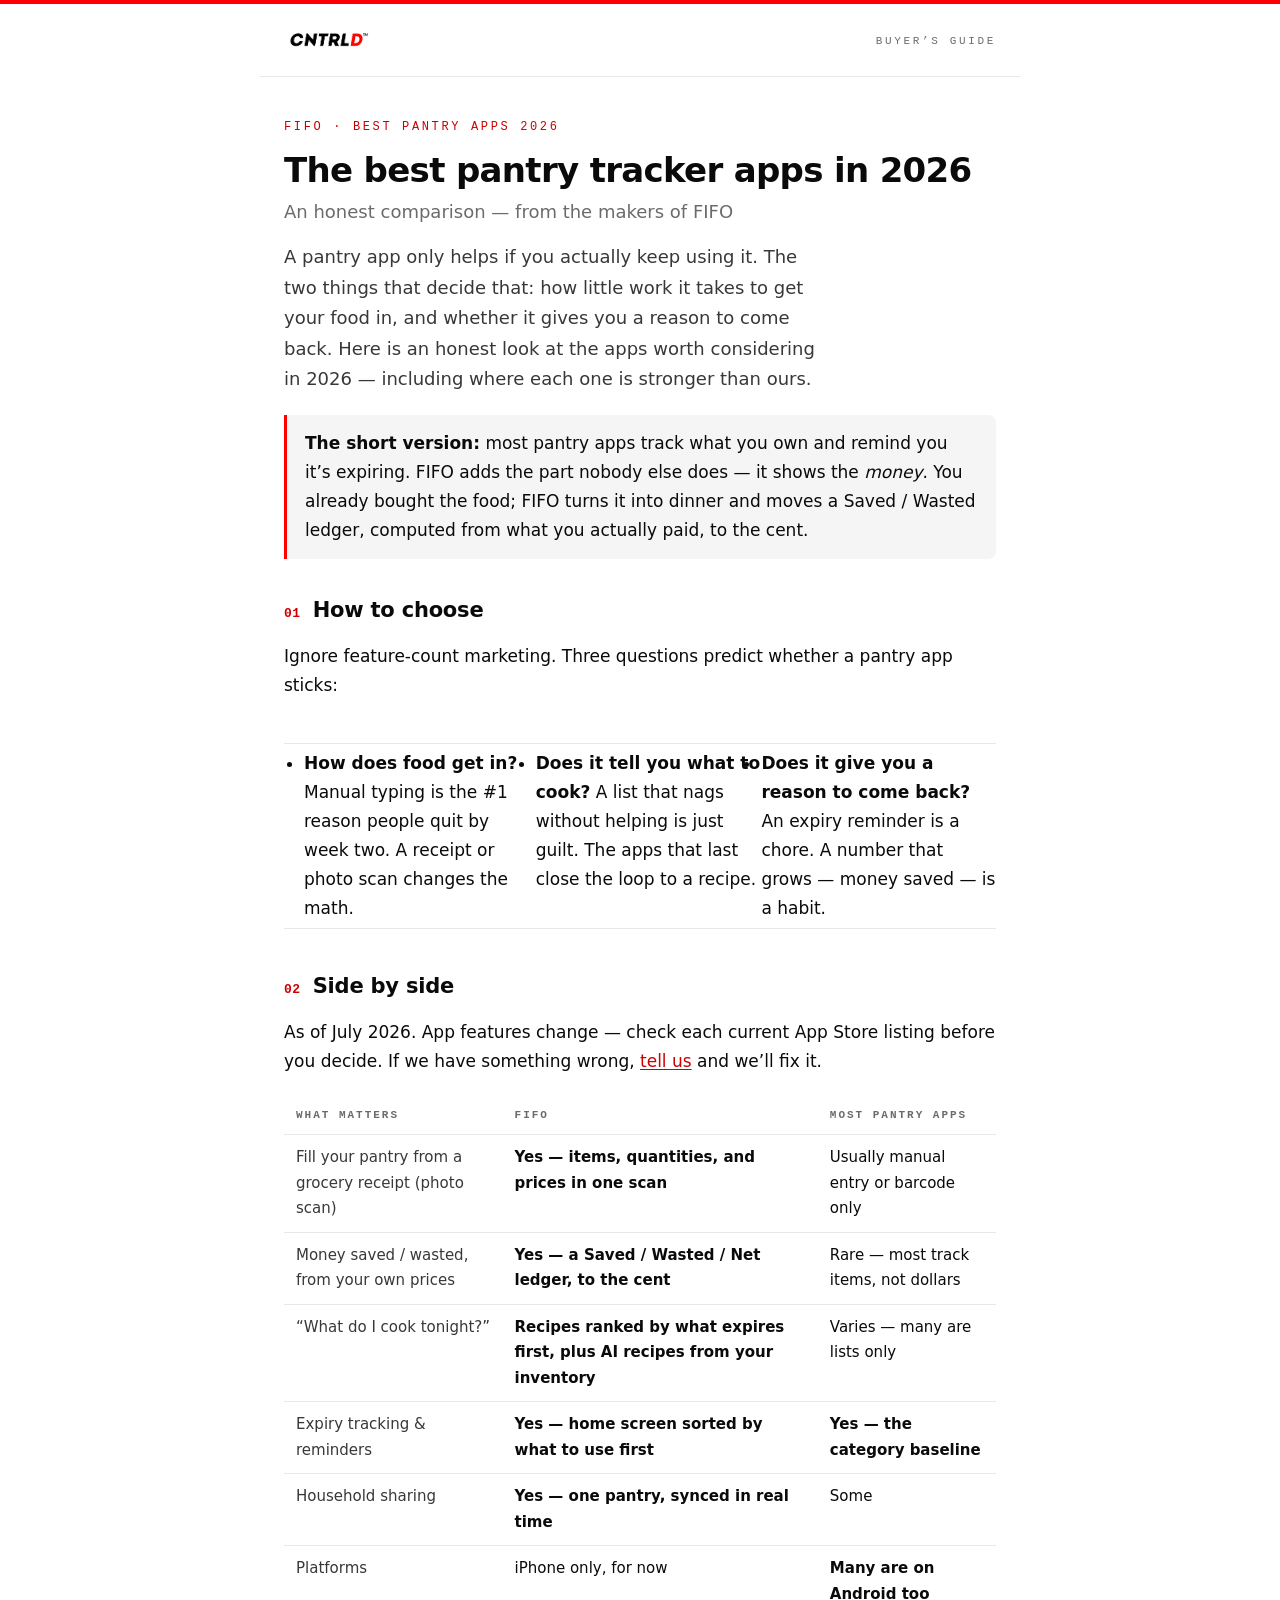
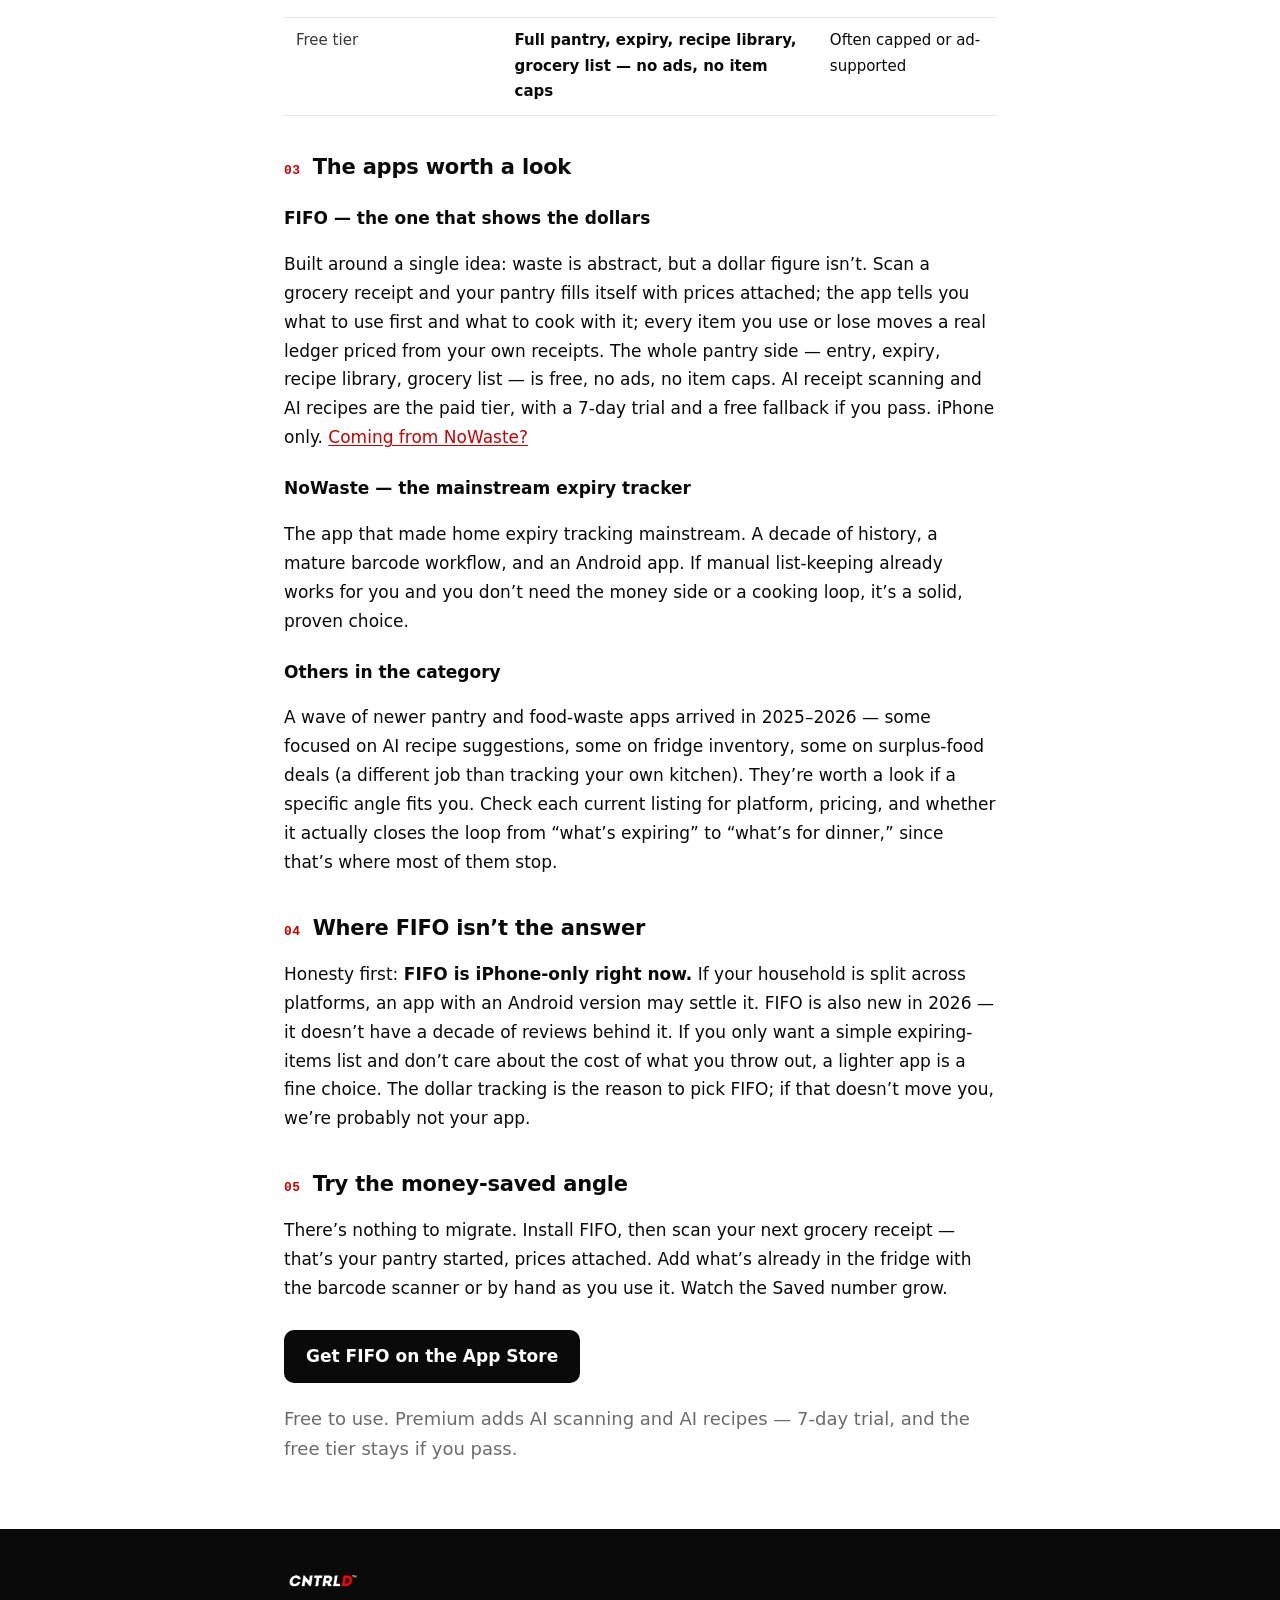
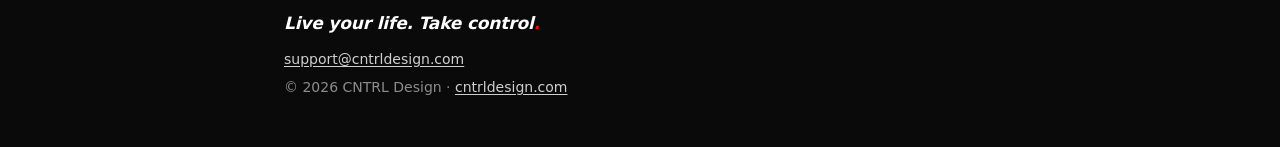
==== fifo/best-pantry-apps-2026/index.html @ 520f2b43 "fifo: add "best pantry apps 2026" listicle + cross-link from the NoWaste page Honesty-first buyer's " ====
<!doctype html>
<html lang="en">
<head>
  <meta charset="utf-8">
  <meta name="viewport" content="width=device-width, initial-scale=1">
  <title>Best pantry tracker apps (2026) — an honest comparison · CNTRL Design</title>
  <meta name="description" content="The best pantry & food-waste tracker apps in 2026, compared honestly. FIFO fills your pantry from a receipt scan, tells you what to cook before food expires, and tracks the dollars you save — to the cent.">
  <meta name="robots" content="index, follow">
  <link rel="canonical" href="https://cntrldesign.com/fifo/best-pantry-apps-2026/">
  <link rel="icon" href="../../favicon.svg" type="image/svg+xml">
  <link rel="icon" href="../../favicon.png" sizes="any" type="image/png">
  <link rel="apple-touch-icon" href="../../apple-touch-icon.png">
  <link rel="stylesheet" href="../../style.css">
  <style>
    /* comparison table — existing tokens only (mirrors the NoWaste switcher page) */
    .cmp { width: 100%; border-collapse: collapse; margin: 20px 0 6px; font-size: 15px; }
    .cmp th, .cmp td { text-align: left; padding: 10px 12px; border-bottom: 1px solid var(--hair); vertical-align: top; }
    .cmp th { font-family: var(--mono); font-size: 11px; letter-spacing: 0.18em; text-transform: uppercase; color: var(--muted); font-weight: 600; }
    .cmp td:first-child { color: var(--ink-soft); }
    .cmp .yes { font-weight: 700; }
    .cmp caption { text-align: left; font-size: 13px; color: var(--muted); padding: 0 12px 10px; }
    /* .cta comes from ../../style.css */
  </style>
</head>
<body>
  <a class="skip" href="#main">Skip to content</a>
  <div class="brandbar"></div>

  <header class="site-head">
    <a class="logo" href="../../index.html" aria-label="CNTRL Design home">
      <img class="logo-light" src="../../img/logo-black.png" alt="CNTRL Design" width="180" height="60" loading="eager">
      <img class="logo-dark" src="../../img/logo-white.png" alt="CNTRL Design" width="180" height="60" loading="eager">
    </a>
    <span class="label">Buyer&rsquo;s guide</span>
  </header>

  <main class="wrap" id="main">
    <p class="eyebrow" style="margin-top:40px">FIFO · Best pantry apps 2026</p>
    <h1>The best pantry tracker apps in 2026</h1>
    <p class="subtitle">An honest comparison &mdash; from the makers of FIFO</p>

    <p class="lede" style="margin-top:14px">A pantry app only helps if you actually keep using it. The two things that decide that: how little work it takes to get your food in, and whether it gives you a reason to come back. Here is an honest look at the apps worth considering in 2026 &mdash; including where each one is stronger than ours.</p>

    <div class="callout">
      <strong>The short version:</strong> most pantry apps track what you own and remind you it&rsquo;s expiring. FIFO adds the part nobody else does &mdash; it shows the <em>money</em>. You already bought the food; FIFO turns it into dinner and moves a Saved&nbsp;/&nbsp;Wasted ledger, computed from what you actually paid, to the cent.
    </div>

    <section class="sec">
      <div class="sec-h"><span class="sec-n">01</span><h2>How to choose</h2></div>
      <p>Ignore feature-count marketing. Three questions predict whether a pantry app sticks:</p>
      <ul class="principles">
        <li><strong>How does food get in?</strong> Manual typing is the #1 reason people quit by week two. A receipt or photo scan changes the math.</li>
        <li><strong>Does it tell you what to cook?</strong> A list that nags without helping is just guilt. The apps that last close the loop to a recipe.</li>
        <li><strong>Does it give you a reason to come back?</strong> An expiry reminder is a chore. A number that grows &mdash; money saved &mdash; is a habit.</li>
      </ul>
    </section>

    <section class="sec">
      <div class="sec-h"><span class="sec-n">02</span><h2>Side by side</h2></div>
      <p>As of July 2026. App features change &mdash; check each current App Store listing before you decide. If we have something wrong, <a href="mailto:support@cntrldesign.com">tell us</a> and we&rsquo;ll fix it.</p>
      <table class="cmp">
        <thead><tr><th scope="col">What matters</th><th scope="col">FIFO</th><th scope="col">Most pantry apps</th></tr></thead>
        <tbody>
          <tr><td>Fill your pantry from a grocery receipt (photo scan)</td><td class="yes">Yes &mdash; items, quantities, and prices in one scan</td><td>Usually manual entry or barcode only</td></tr>
          <tr><td>Money saved / wasted, from your own prices</td><td class="yes">Yes &mdash; a Saved / Wasted / Net ledger, to the cent</td><td>Rare &mdash; most track items, not dollars</td></tr>
          <tr><td>&ldquo;What do I cook tonight?&rdquo;</td><td class="yes">Recipes ranked by what expires first, plus AI recipes from your inventory</td><td>Varies &mdash; many are lists only</td></tr>
          <tr><td>Expiry tracking &amp; reminders</td><td class="yes">Yes &mdash; home screen sorted by what to use first</td><td class="yes">Yes &mdash; the category baseline</td></tr>
          <tr><td>Household sharing</td><td class="yes">Yes &mdash; one pantry, synced in real time</td><td>Some</td></tr>
          <tr><td>Platforms</td><td>iPhone only, for now</td><td class="yes">Many are on Android too</td></tr>
          <tr><td>Free tier</td><td class="yes">Full pantry, expiry, recipe library, grocery list &mdash; no ads, no item caps</td><td>Often capped or ad-supported</td></tr>
        </tbody>
      </table>
    </section>

    <section class="sec">
      <div class="sec-h"><span class="sec-n">03</span><h2>The apps worth a look</h2></div>
      <h3>FIFO &mdash; the one that shows the dollars</h3>
      <p>Built around a single idea: waste is abstract, but a dollar figure isn&rsquo;t. Scan a grocery receipt and your pantry fills itself with prices attached; the app tells you what to use first and what to cook with it; every item you use or lose moves a real ledger priced from your own receipts. The whole pantry side &mdash; entry, expiry, recipe library, grocery list &mdash; is free, no ads, no item caps. AI receipt scanning and AI recipes are the paid tier, with a 7-day trial and a free fallback if you pass. iPhone only. <a href="../nowaste-alternative/">Coming from NoWaste?</a></p>
      <h3>NoWaste &mdash; the mainstream expiry tracker</h3>
      <p>The app that made home expiry tracking mainstream. A decade of history, a mature barcode workflow, and an Android app. If manual list-keeping already works for you and you don&rsquo;t need the money side or a cooking loop, it&rsquo;s a solid, proven choice.</p>
      <h3>Others in the category</h3>
      <p>A wave of newer pantry and food-waste apps arrived in 2025&ndash;2026 &mdash; some focused on AI recipe suggestions, some on fridge inventory, some on surplus-food deals (a different job than tracking your own kitchen). They&rsquo;re worth a look if a specific angle fits you. Check each current listing for platform, pricing, and whether it actually closes the loop from &ldquo;what&rsquo;s expiring&rdquo; to &ldquo;what&rsquo;s for dinner,&rdquo; since that&rsquo;s where most of them stop.</p>
    </section>

    <section class="sec">
      <div class="sec-h"><span class="sec-n">04</span><h2>Where FIFO isn&rsquo;t the answer</h2></div>
      <p>Honesty first: <strong>FIFO is iPhone-only right now.</strong> If your household is split across platforms, an app with an Android version may settle it. FIFO is also new in 2026 &mdash; it doesn&rsquo;t have a decade of reviews behind it. If you only want a simple expiring-items list and don&rsquo;t care about the cost of what you throw out, a lighter app is a fine choice. The dollar tracking is the reason to pick FIFO; if that doesn&rsquo;t move you, we&rsquo;re probably not your app.</p>
    </section>

    <section class="sec">
      <div class="sec-h"><span class="sec-n">05</span><h2>Try the money-saved angle</h2></div>
      <p>There&rsquo;s nothing to migrate. Install FIFO, then scan your next grocery receipt &mdash; that&rsquo;s your pantry started, prices attached. Add what&rsquo;s already in the fridge with the barcode scanner or by hand as you use it. Watch the Saved number grow.</p>
      <p><a class="cta" href="https://apps.apple.com/ca/app/id6783625628">Get FIFO on the App&nbsp;Store</a></p>
      <p class="subtitle">Free to use. Premium adds AI scanning and AI recipes &mdash; 7-day trial, and the free tier stays if you pass.</p>
    </section>
  </main>

  <footer class="site-foot">
    <div class="wrap">
      <img class="foot-logo" src="../../img/logo-white.png" alt="CNTRL Design" width="156" height="52" loading="lazy">
      <p class="foot-tag">Live your life. Take control<span class="dot">.</span></p>
      <p class="meta-row"><a href="mailto:support@cntrldesign.com">support@cntrldesign.com</a></p>
      <p class="meta-row">&copy; 2026 CNTRL Design &middot; <a href="../../index.html">cntrldesign.com</a></p>
    </div>
  </footer>
</body>
</html>
---- style.css ----
:root {
  --bg: #ffffff;
  --ink: #0a0a0a;
  --ink-soft: #383838;
  --muted: #6b6b6b;
  --hair: #e8e8e8;
  --surface: #f5f5f5;
  --red: #ff0000;
  --red-ink: #cc0000;
  --sans: "Inter", ui-sans-serif, system-ui, -apple-system, "Segoe UI", Roboto, Helvetica, Arial, sans-serif;
  --mono: ui-monospace, SFMono-Regular, "SF Mono", Menlo, Consolas, monospace;
  --maxw: 760px;
}
@media (prefers-color-scheme: dark) {
  :root {
    --bg: #0a0a0a;
    --ink: #f5f5f5;
    --ink-soft: #cfcfcf;
    --muted: #9a9a9a;
    --hair: #242424;
    --surface: #151515;
    --red: #ff3636;
    --red-ink: #ff5a5a;
  }
}
* { box-sizing: border-box; }
html { -webkit-text-size-adjust: 100%; }
body {
  margin: 0;
  background: var(--bg);
  color: var(--ink);
  font-family: var(--sans);
  font-size: 17px;
  line-height: 1.7;
  -webkit-font-smoothing: antialiased;
  text-rendering: optimizeLegibility;
}
.brandbar { height: 4px; background: var(--red); }
.wrap { max-width: var(--maxw); margin: 0 auto; padding: 0 24px; }

/* Header + logo */
.site-head {
  display: flex;
  align-items: center;
  justify-content: space-between;
  padding: 22px 24px 20px;
  max-width: var(--maxw);
  margin: 0 auto;
  border-bottom: 1px solid var(--hair);
}
.logo { display: inline-flex; line-height: 0; }
.logo img { height: 30px; width: auto; }
.logo .logo-light { display: block; }
.logo .logo-dark { display: none; }
@media (prefers-color-scheme: dark) {
  .logo .logo-light { display: none; }
  .logo .logo-dark { display: block; }
}
.label {
  font-family: var(--mono);
  font-size: 11px;
  letter-spacing: 0.24em;
  text-transform: uppercase;
  color: var(--muted);
}

/* Eyebrow */
.eyebrow {
  font-family: var(--mono);
  font-size: 12px;
  letter-spacing: 0.22em;
  text-transform: uppercase;
  color: var(--red-ink);
  margin: 0 0 14px;
}

/* Headings + text */
h1 { font-size: 34px; line-height: 1.12; letter-spacing: -0.02em; font-weight: 800; margin: 0 0 8px; }
h2 { font-size: 21px; line-height: 1.25; letter-spacing: -0.01em; font-weight: 700; margin: 0; }
h3 { font-size: 17px; font-weight: 700; margin: 22px 0 4px; }
p, li { font-size: 17px; }
a { color: var(--red-ink); text-underline-offset: 2px; }
a:hover { text-decoration: underline; }
ul { padding-left: 20px; }
li { margin: 5px 0; }
strong { font-weight: 700; }

/* Definition hero (control motif) */
.def { padding: 56px 0 8px; }
.def-word { font-size: 64px; font-weight: 800; letter-spacing: -0.03em; line-height: 1; margin: 0; }
.def-ipa { font-family: var(--mono); font-size: 19px; color: var(--muted); margin: 8px 0 22px; }
.def-line { font-size: 21px; line-height: 1.5; margin: 6px 0; color: var(--ink-soft); max-width: 32ch; }
.def-line .pos { color: var(--ink); font-weight: 700; }
.kw { color: var(--red); font-weight: 700; }

/* Tagline + lede */
.tagline { font-size: 27px; font-weight: 800; letter-spacing: -0.02em; line-height: 1.2; margin: 48px 0 12px; }
.tagline .dot { color: var(--red); }
.lede { font-size: 18px; color: var(--ink-soft); max-width: 48ch; margin: 0; }
.subtitle { font-size: 18px; color: var(--muted); margin: 0 0 6px; }

/* Principles row */
.principles { display: flex; border-top: 1px solid var(--hair); border-bottom: 1px solid var(--hair); margin: 44px 0; }
.principle { flex: 1; padding: 20px 0; text-align: center; font-family: var(--mono); font-size: 12px; letter-spacing: 0.22em; text-transform: uppercase; color: var(--muted); border-left: 1px solid var(--hair); }
.principle:first-child { border-left: 0; }

/* Blocks */
.block { border-top: 1px solid var(--hair); padding: 36px 0 8px; }

/* Meta card */
.meta {
  background: var(--surface);
  border: 1px solid var(--hair);
  border-radius: 12px;
  padding: 14px 18px;
  font-size: 15px;
  color: var(--muted);
  margin: 16px 0 6px;
}
.meta div { margin: 3px 0; }
.meta strong { color: var(--ink); font-weight: 600; }

/* Callout */
.callout {
  background: var(--surface);
  border-left: 3px solid var(--red);
  border-radius: 0 8px 8px 0;
  padding: 14px 18px;
  margin: 20px 0;
}

/* CTA button */
.cta {
  display: inline-block;
  background: var(--ink);
  color: var(--bg);
  font-weight: 700;
  padding: 12px 22px;
  border-radius: 10px;
  text-decoration: none;
  margin: 10px 0 4px;
}
.cta:hover { text-decoration: none; opacity: 0.9; }

/* Numbered sections */
.sec { margin: 38px 0 0; }
.sec-h { display: flex; align-items: baseline; gap: 12px; margin: 0 0 8px; }
.sec-n { font-family: var(--mono); font-size: 13px; font-weight: 600; color: var(--red-ink); letter-spacing: 0.04em; }

hr { border: 0; border-top: 1px solid var(--hair); margin: 30px 0; }

/* Footer (always dark) */
.site-foot { background: #0a0a0a; color: #cfcfcf; margin-top: 64px; padding: 40px 0 48px; }
.site-foot .wrap { max-width: var(--maxw); }
.foot-logo { height: 26px; width: auto; display: block; margin: 0 0 14px; }
.site-foot .foot-tag { font-weight: 800; font-style: italic; letter-spacing: -0.01em; margin: 0 0 10px; color: #ffffff; }
.site-foot .foot-tag .dot { color: var(--red); }
.site-foot a { color: #ffffff; }
.site-foot .meta-row { font-size: 14px; color: #8c8c8c; margin: 4px 0; }
.site-foot .meta-row a { color: #cfcfcf; }

/* Accessibility */
.skip {
  position: absolute;
  left: -9999px;
  top: 0;
  z-index: 20;
  background: var(--red);
  color: #ffffff;
  padding: 10px 16px;
  font-size: 14px;
  border-radius: 0 0 8px 0;
}
.skip:focus { left: 0; }
a:focus-visible,
.logo:focus-visible { outline: 2px solid var(--red); outline-offset: 3px; border-radius: 2px; }
.site-foot a:focus-visible { outline-color: #ffffff; }
@media (prefers-reduced-motion: no-preference) {
  a { transition: color 150ms ease; }
}

@media (max-width: 520px) {
  body { font-size: 16px; }
  h1 { font-size: 28px; }
  .def-word { font-size: 48px; }
  .tagline { font-size: 22px; }
  .def-line { font-size: 19px; }
}
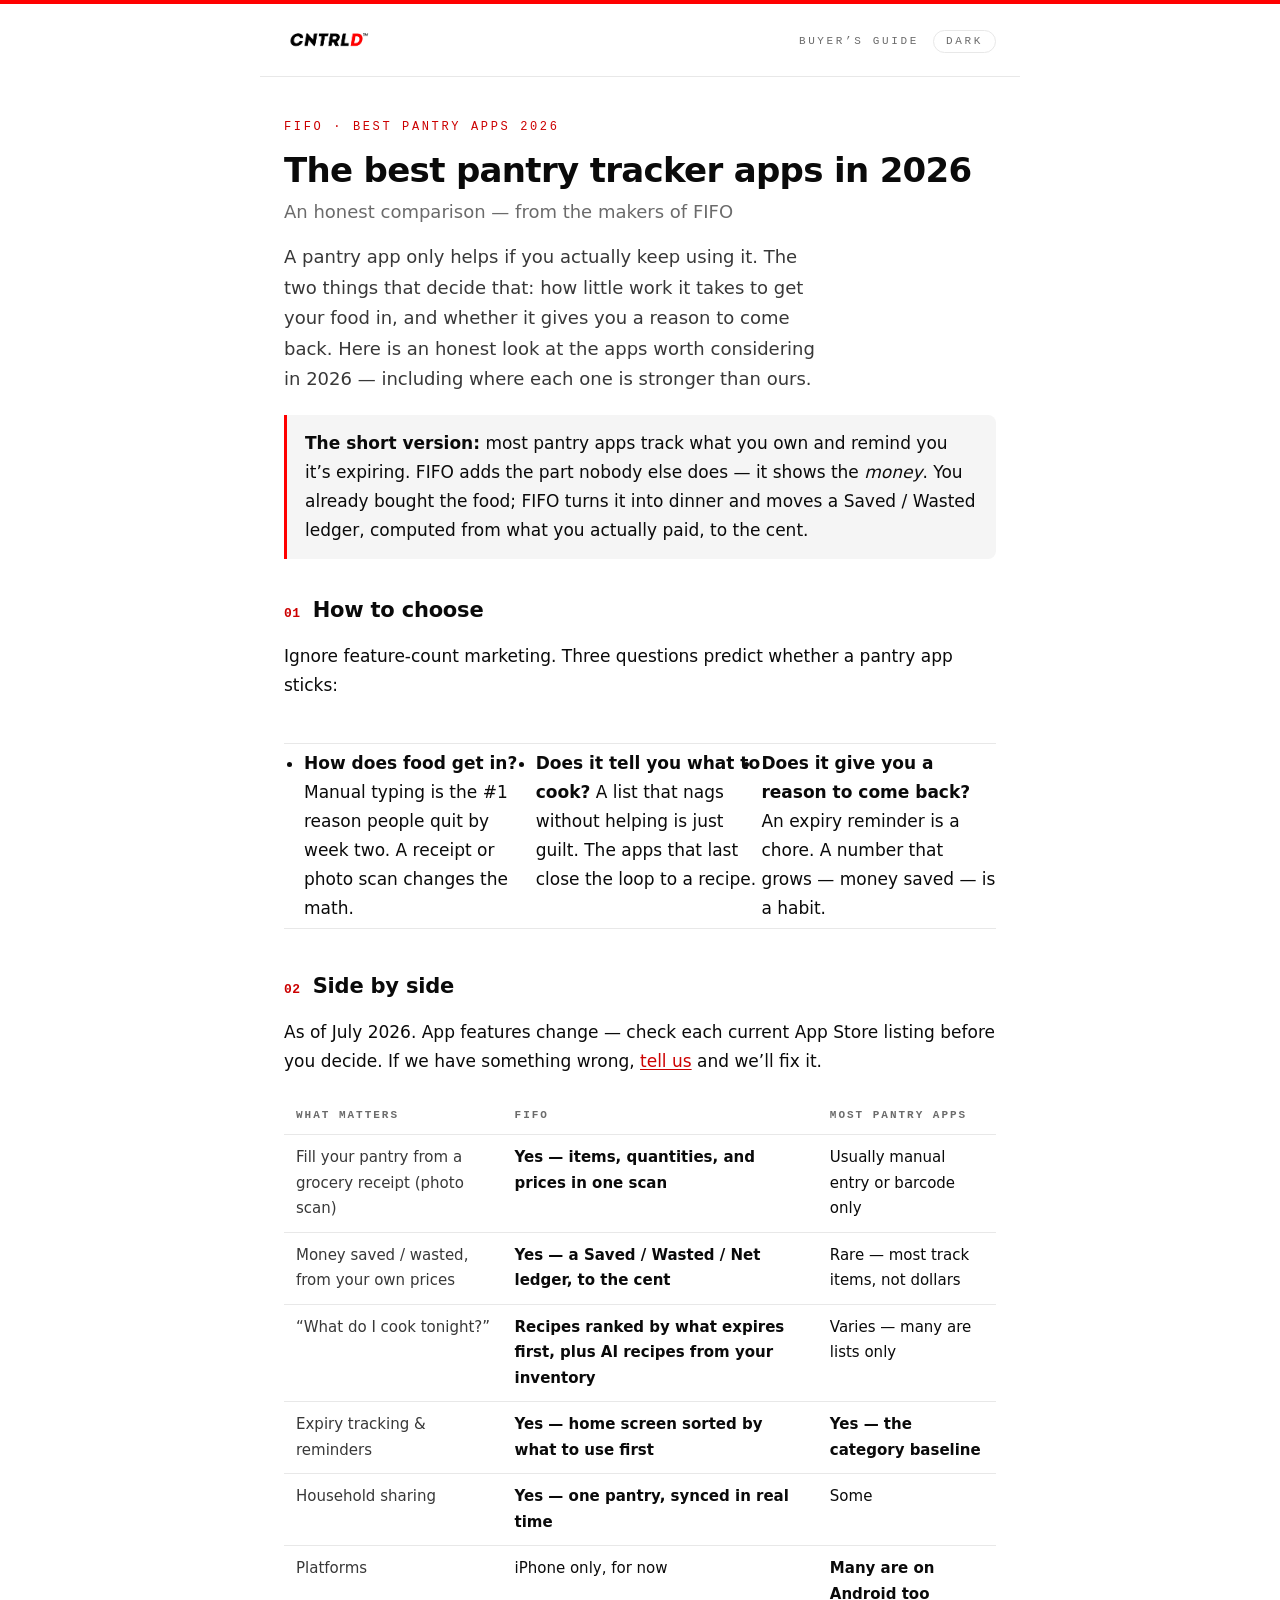
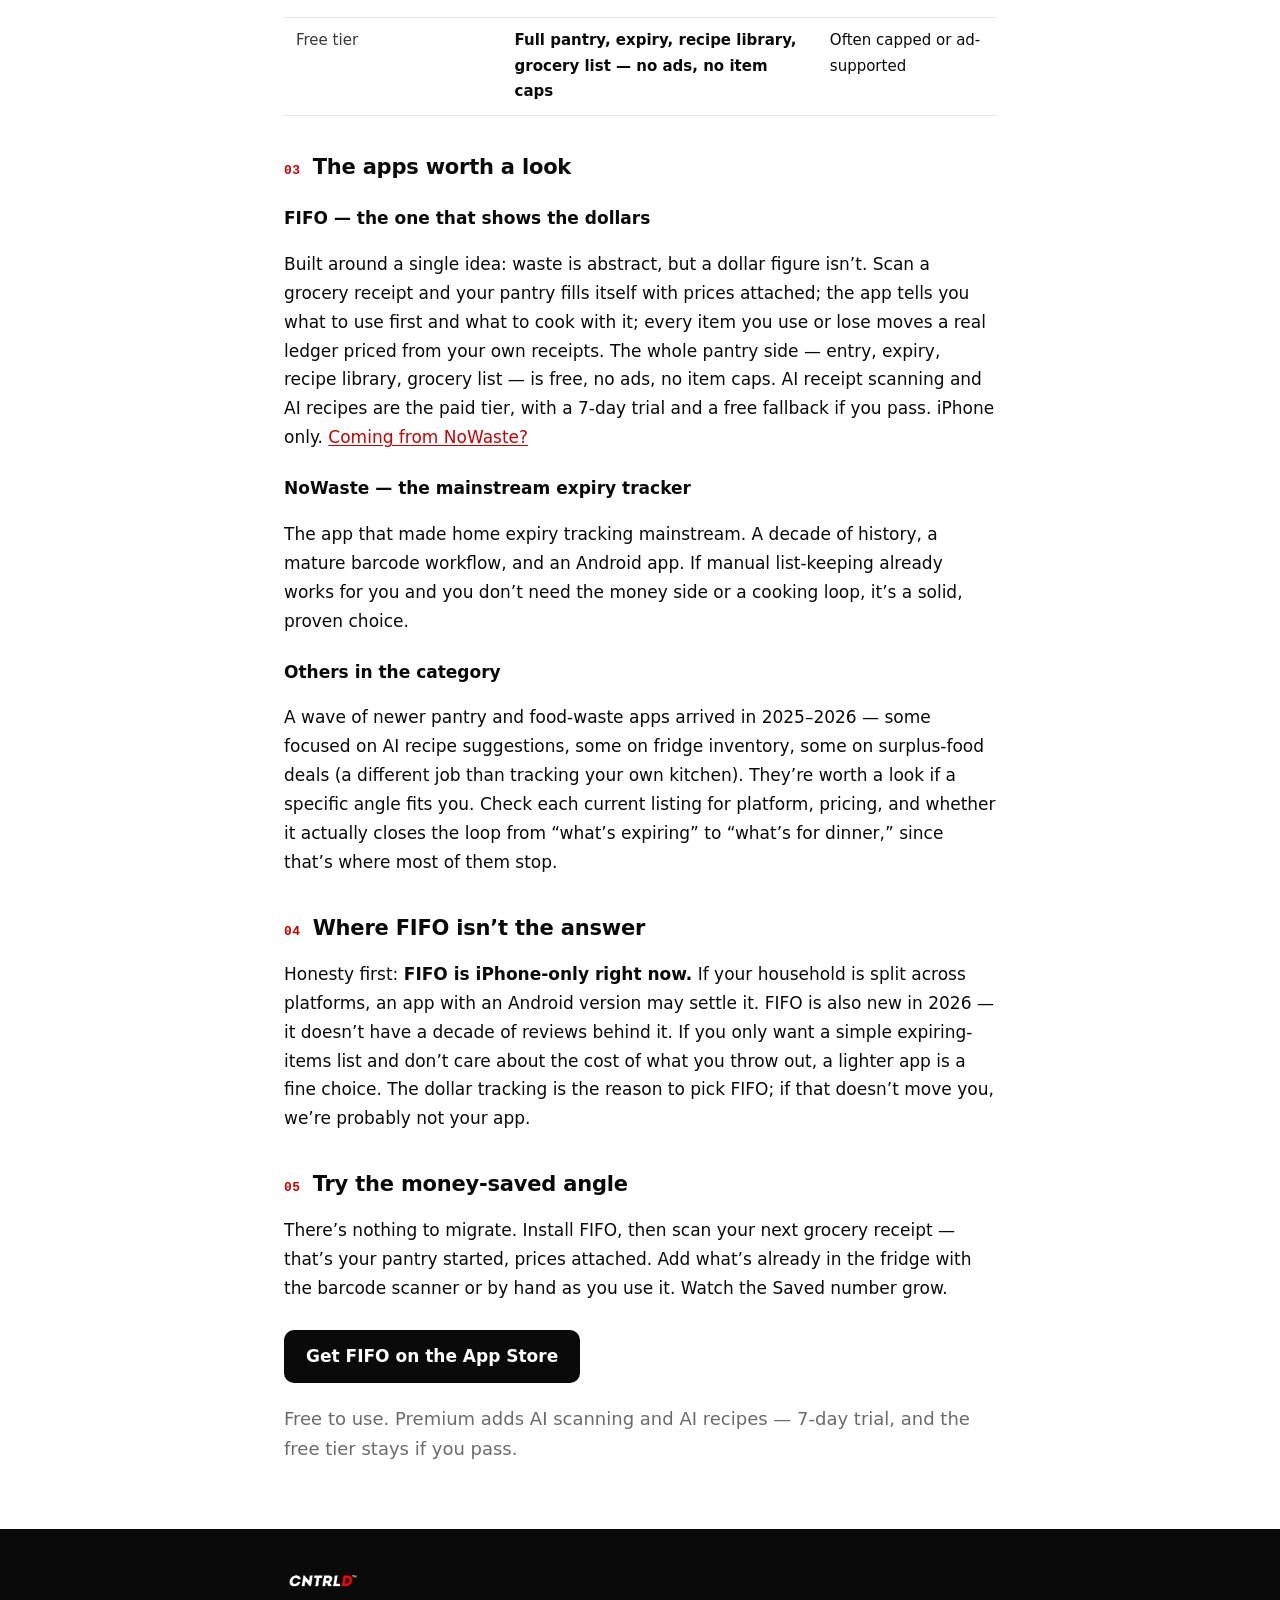
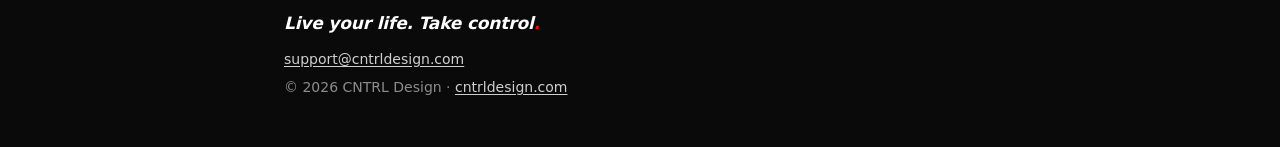
==== commit d130d9b8: "site: light default for everyone + manual dark toggle (was auto prefers-color-scheme) The site was a" ====
--- a/fifo/best-pantry-apps-2026/index.html
+++ b/fifo/best-pantry-apps-2026/index.html
@@ -21,6 +21,10 @@
     .cmp caption { text-align: left; font-size: 13px; color: var(--muted); padding: 0 12px 10px; }
     /* .cta comes from ../../style.css */
   </style>
+  <script>
+  (function(){try{var t=localStorage.getItem('theme');if(t==='dark')document.documentElement.setAttribute('data-theme','dark');}catch(e){}
+  document.addEventListener('DOMContentLoaded',function(){var h=document.querySelector('.site-head');if(!h)return;var b=document.createElement('button');b.className='theme-toggle';b.type='button';var cur=function(){return document.documentElement.getAttribute('data-theme')==='dark'?'dark':'light';};var upd=function(){var d=cur()==='dark';b.textContent=d?'Light':'Dark';b.setAttribute('aria-label',d?'Switch to light mode':'Switch to dark mode');};upd();b.addEventListener('click',function(){var n=cur()==='dark'?'light':'dark';if(n==='dark')document.documentElement.setAttribute('data-theme','dark');else document.documentElement.removeAttribute('data-theme');try{localStorage.setItem('theme',n);}catch(e){}upd();});h.appendChild(b);});})();
+  </script>
 </head>
 <body>
   <a class="skip" href="#main">Skip to content</a>
--- a/style.css
+++ b/style.css
@@ -11,17 +11,17 @@
   --mono: ui-monospace, SFMono-Regular, "SF Mono", Menlo, Consolas, monospace;
   --maxw: 760px;
 }
-@media (prefers-color-scheme: dark) {
-  :root {
-    --bg: #0a0a0a;
-    --ink: #f5f5f5;
-    --ink-soft: #cfcfcf;
-    --muted: #9a9a9a;
-    --hair: #242424;
-    --surface: #151515;
-    --red: #ff3636;
-    --red-ink: #ff5a5a;
-  }
+/* Dark theme is OPT-IN via the header toggle (data-theme="dark"). Light is the
+   welcoming default for everyone, regardless of OS setting. */
+:root[data-theme="dark"] {
+  --bg: #0a0a0a;
+  --ink: #f5f5f5;
+  --ink-soft: #cfcfcf;
+  --muted: #9a9a9a;
+  --hair: #242424;
+  --surface: #151515;
+  --red: #ff3636;
+  --red-ink: #ff5a5a;
 }
 * { box-sizing: border-box; }
 html { -webkit-text-size-adjust: 100%; }
@@ -48,14 +48,12 @@
   margin: 0 auto;
   border-bottom: 1px solid var(--hair);
 }
-.logo { display: inline-flex; line-height: 0; }
+.logo { display: inline-flex; line-height: 0; margin-right: auto; }
 .logo img { height: 30px; width: auto; }
 .logo .logo-light { display: block; }
 .logo .logo-dark { display: none; }
-@media (prefers-color-scheme: dark) {
-  .logo .logo-light { display: none; }
-  .logo .logo-dark { display: block; }
-}
+:root[data-theme="dark"] .logo .logo-light { display: none; }
+:root[data-theme="dark"] .logo .logo-dark { display: block; }
 .label {
   font-family: var(--mono);
   font-size: 11px;
@@ -63,6 +61,24 @@
   text-transform: uppercase;
   color: var(--muted);
 }
+/* Dark-mode toggle (injected into the header by the inline theme script) */
+.theme-toggle {
+  font-family: var(--mono);
+  font-size: 11px;
+  letter-spacing: 0.24em;
+  text-transform: uppercase;
+  color: var(--muted);
+  background: none;
+  border: 1px solid var(--hair);
+  border-radius: 999px;
+  padding: 5px 12px;
+  cursor: pointer;
+  line-height: 1;
+  margin-left: 14px;
+  transition: color 0.15s ease, border-color 0.15s ease;
+}
+.theme-toggle:hover { color: var(--ink); border-color: var(--muted); }
+.theme-toggle:focus-visible { outline: 2px solid var(--red); outline-offset: 2px; }
 
 /* Eyebrow */
 .eyebrow {
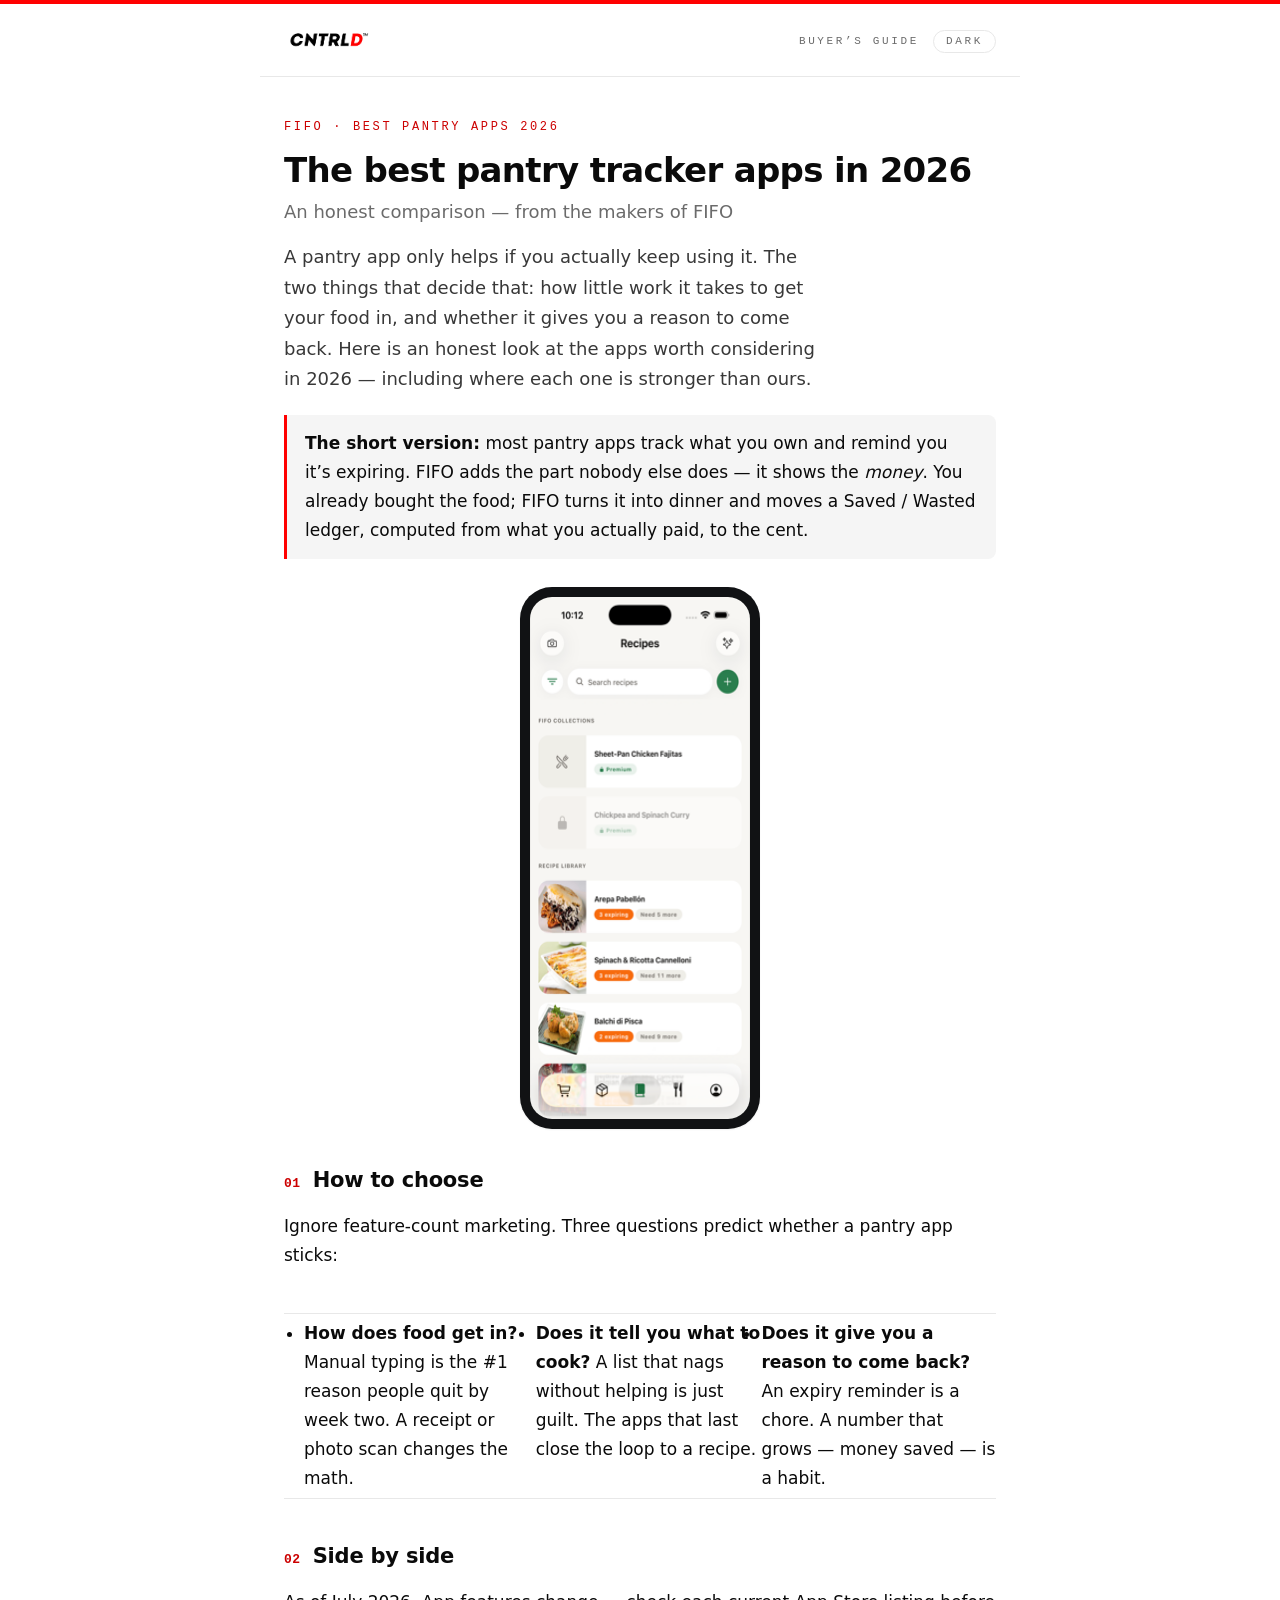
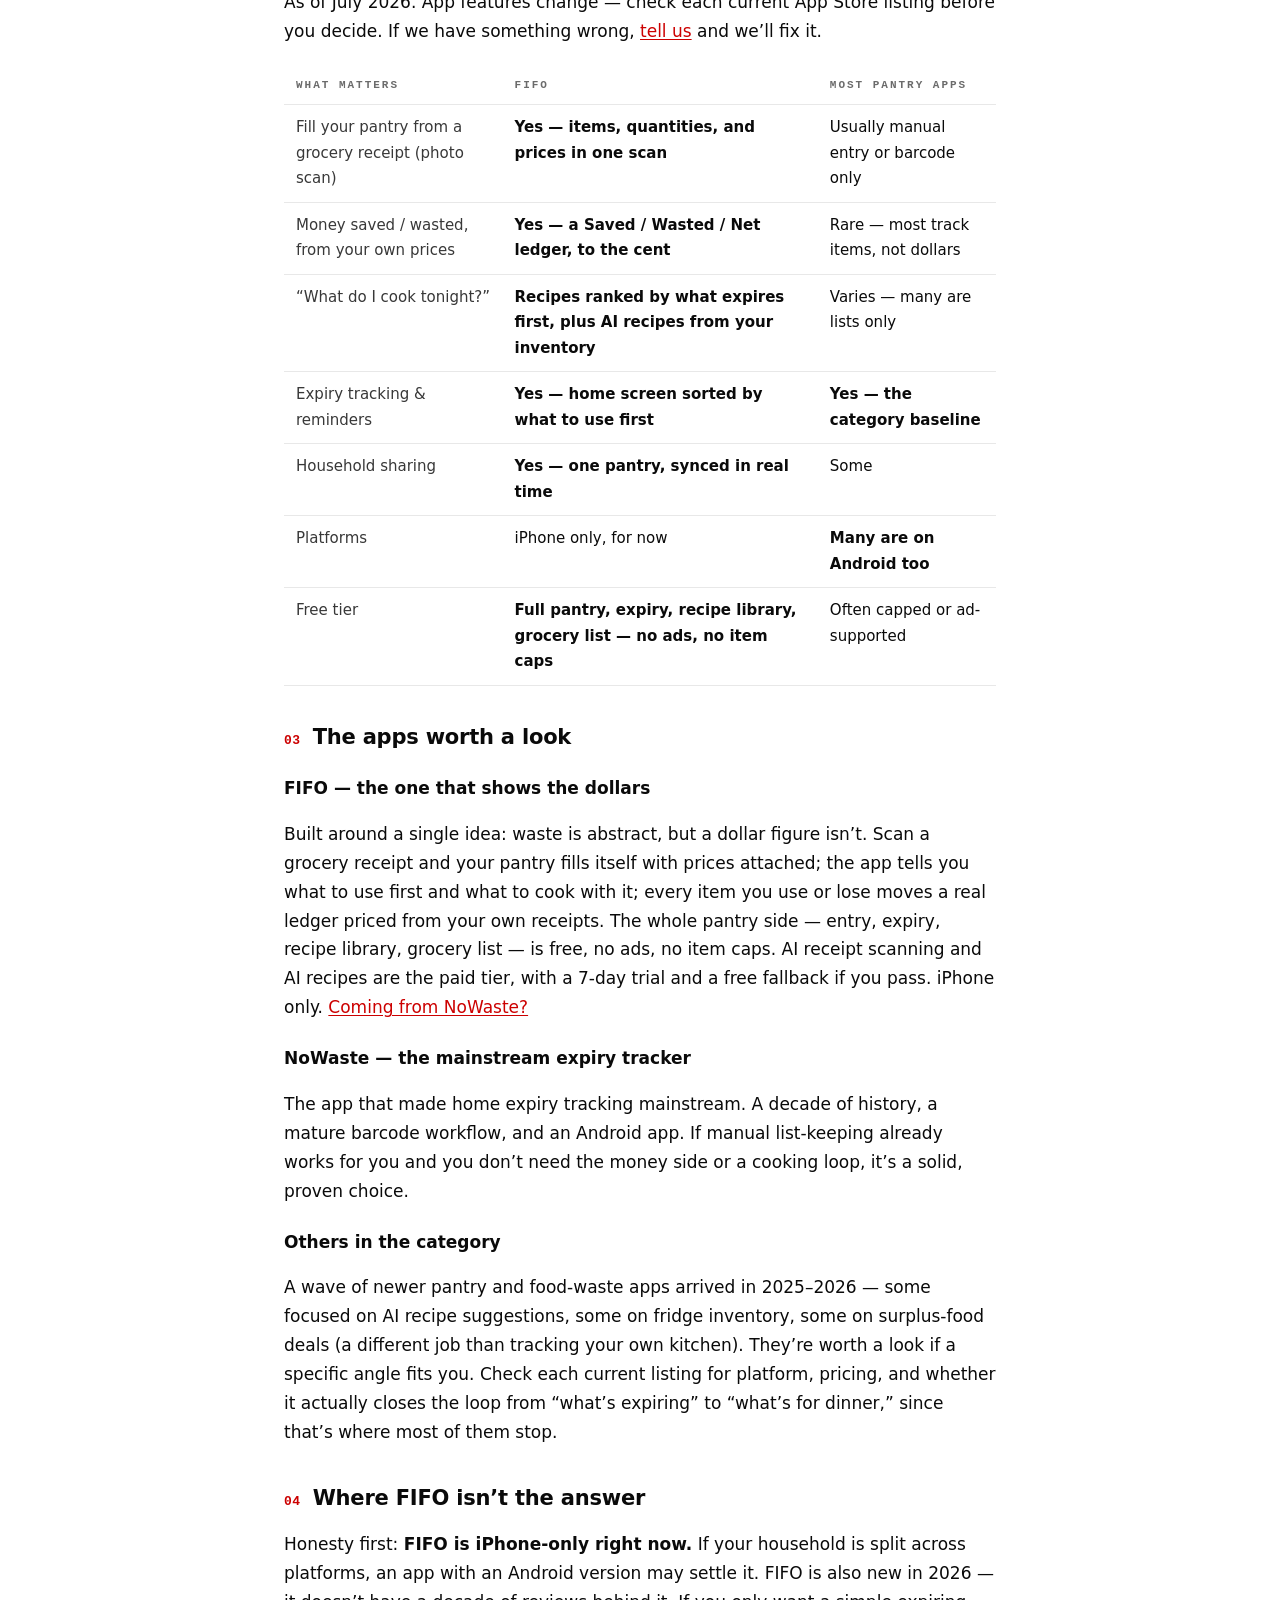
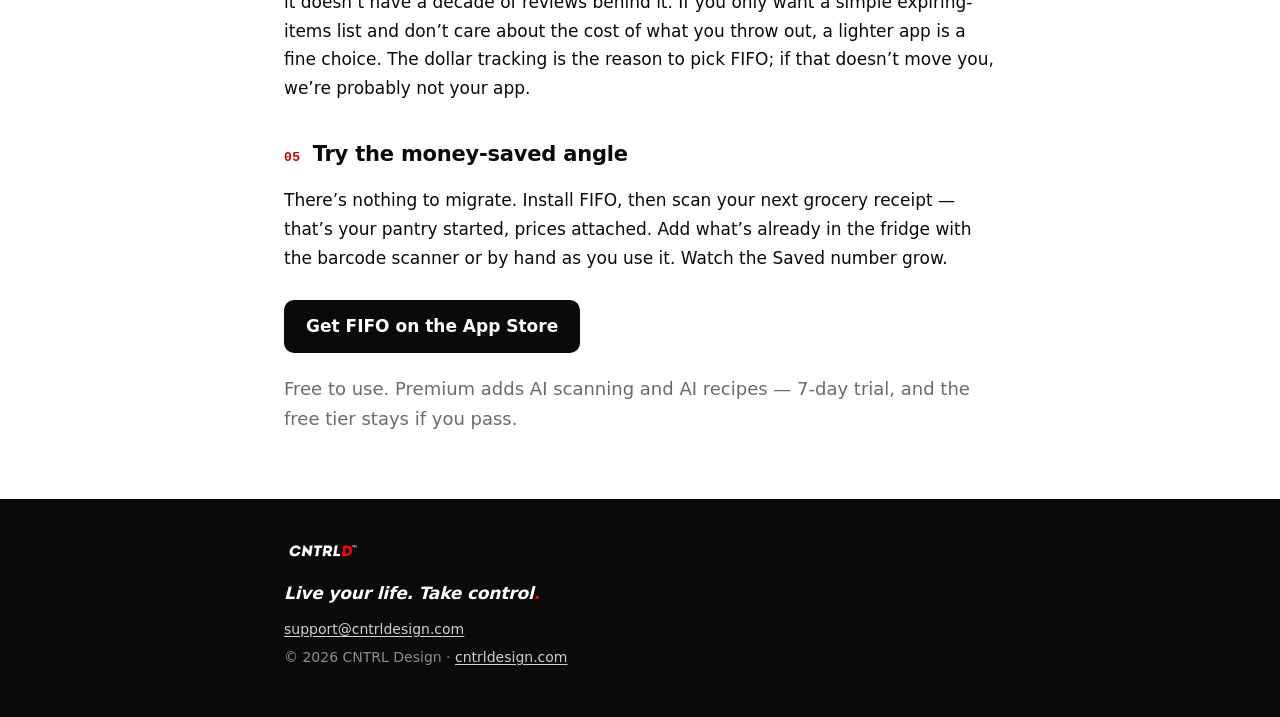
==== commit 5bde5cdb: "fifo: add real screenshots to the switcher page and listicle Same minimal .phone-shot component as t" ====
--- a/fifo/best-pantry-apps-2026/index.html
+++ b/fifo/best-pantry-apps-2026/index.html
@@ -47,6 +47,10 @@
 
     <div class="callout">
       <strong>The short version:</strong> most pantry apps track what you own and remind you it&rsquo;s expiring. FIFO adds the part nobody else does &mdash; it shows the <em>money</em>. You already bought the food; FIFO turns it into dinner and moves a Saved&nbsp;/&nbsp;Wasted ledger, computed from what you actually paid, to the cent.
+    </div>
+
+    <div class="phone-shot">
+      <img src="../../img/fifo/screenshot-recipes.png" alt="FIFO's Recipes screen, showing AI recipes built from what's about to expire" width="240" height="522" loading="lazy">
     </div>
 
     <section class="sec">
--- a/style.css
+++ b/style.css
@@ -145,6 +145,12 @@
   margin: 20px 0;
 }
 
+/* Product screenshot — a minimal device frame for real app screenshots. Fixed dark bezel
+   regardless of site theme (a phone's chassis doesn't flip with a dark-mode toggle). */
+.phone-shot { max-width: 240px; margin: 28px auto; padding: 10px; background: #111214;
+  border-radius: 32px; box-shadow: 0 1px 2px rgba(0,0,0,0.06); }
+.phone-shot img { display: block; width: 100%; border-radius: 22px; }
+
 /* CTA button */
 .cta {
   display: inline-block;
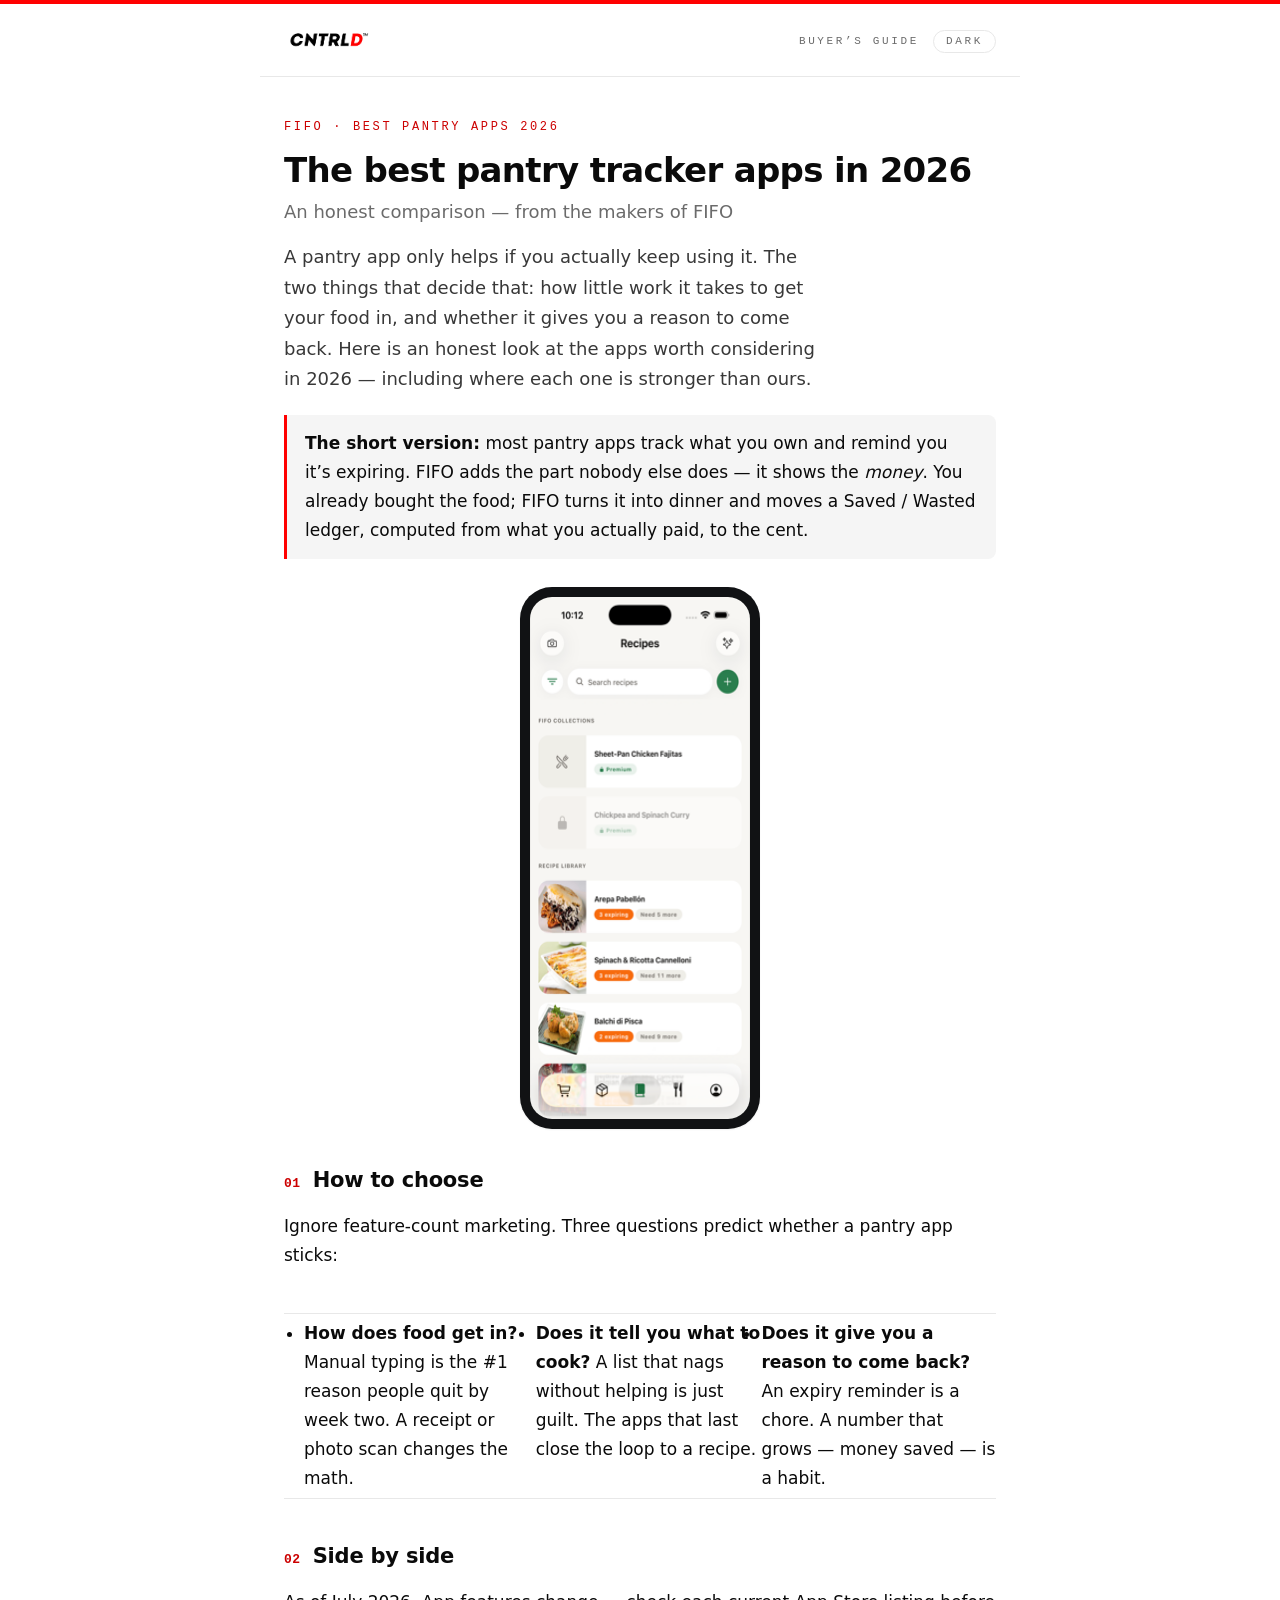
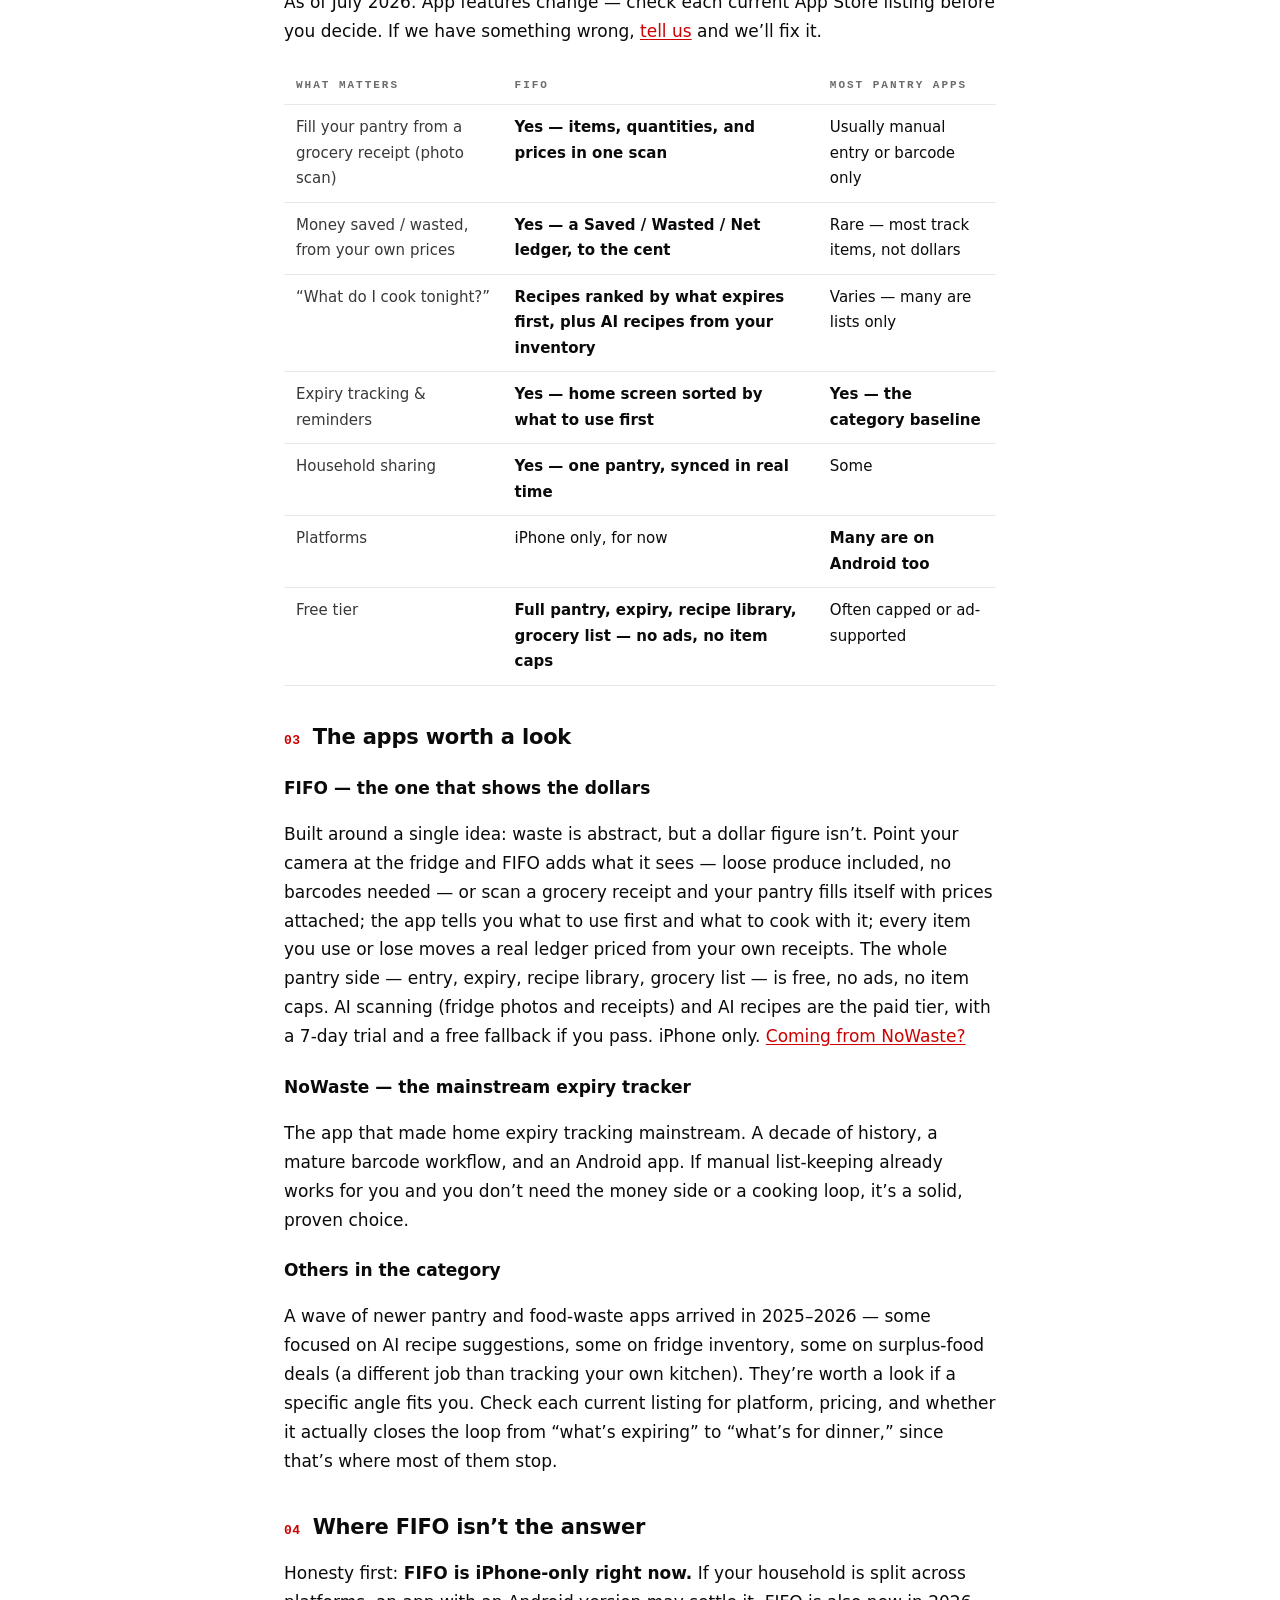
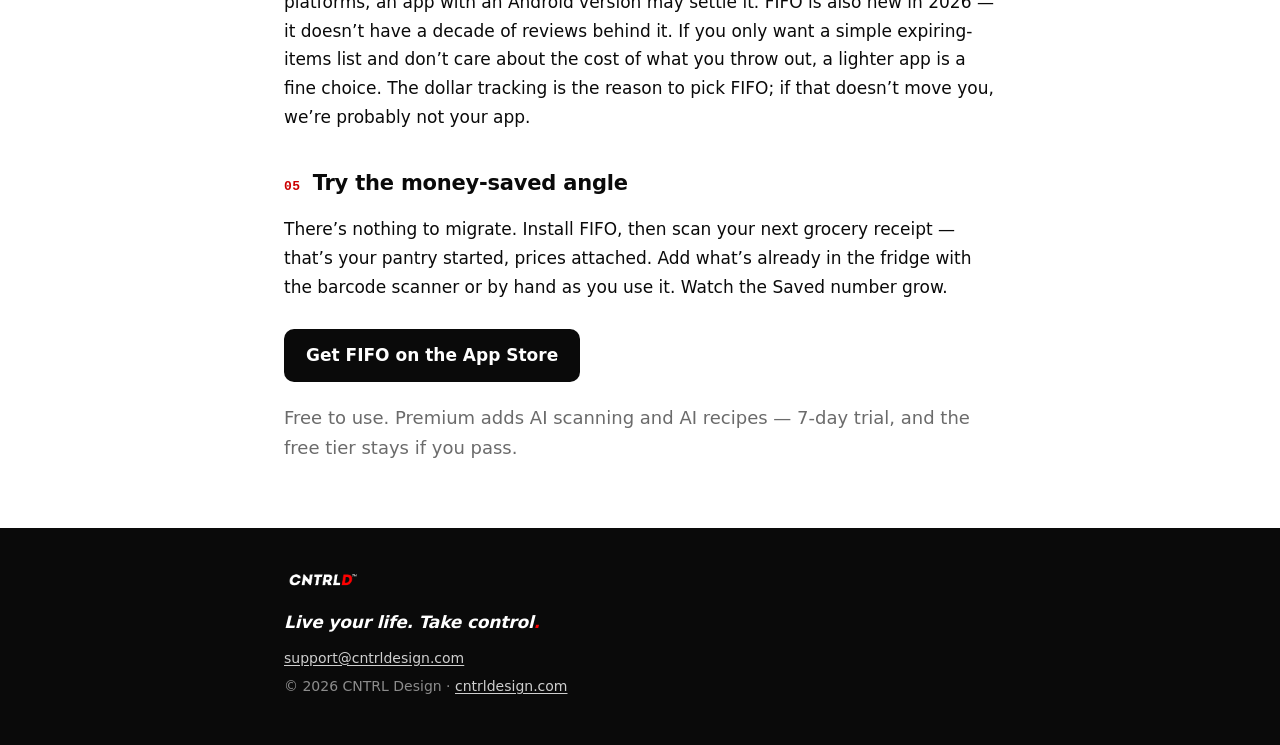
==== commit 8a779def: "fifo: lead with the camera, not the receipt (matches the 2026-07-27 copy fix) The vision-led rewrite" ====
--- a/fifo/best-pantry-apps-2026/index.html
+++ b/fifo/best-pantry-apps-2026/index.html
@@ -4,7 +4,7 @@
   <meta charset="utf-8">
   <meta name="viewport" content="width=device-width, initial-scale=1">
   <title>Best pantry tracker apps (2026) — an honest comparison · CNTRL Design</title>
-  <meta name="description" content="The best pantry & food-waste tracker apps in 2026, compared honestly. FIFO fills your pantry from a receipt scan, tells you what to cook before food expires, and tracks the dollars you save — to the cent.">
+  <meta name="description" content="The best pantry & food-waste tracker apps in 2026, compared honestly. FIFO fills your pantry from a photo of your fridge or a receipt scan, tells you what to cook before food expires, and tracks the dollars you save — to the cent.">
   <meta name="robots" content="index, follow">
   <link rel="canonical" href="https://cntrldesign.com/fifo/best-pantry-apps-2026/">
   <link rel="icon" href="../../favicon.svg" type="image/svg+xml">
@@ -83,7 +83,7 @@
     <section class="sec">
       <div class="sec-h"><span class="sec-n">03</span><h2>The apps worth a look</h2></div>
       <h3>FIFO &mdash; the one that shows the dollars</h3>
-      <p>Built around a single idea: waste is abstract, but a dollar figure isn&rsquo;t. Scan a grocery receipt and your pantry fills itself with prices attached; the app tells you what to use first and what to cook with it; every item you use or lose moves a real ledger priced from your own receipts. The whole pantry side &mdash; entry, expiry, recipe library, grocery list &mdash; is free, no ads, no item caps. AI receipt scanning and AI recipes are the paid tier, with a 7-day trial and a free fallback if you pass. iPhone only. <a href="../nowaste-alternative/">Coming from NoWaste?</a></p>
+      <p>Built around a single idea: waste is abstract, but a dollar figure isn&rsquo;t. Point your camera at the fridge and FIFO adds what it sees &mdash; loose produce included, no barcodes needed &mdash; or scan a grocery receipt and your pantry fills itself with prices attached; the app tells you what to use first and what to cook with it; every item you use or lose moves a real ledger priced from your own receipts. The whole pantry side &mdash; entry, expiry, recipe library, grocery list &mdash; is free, no ads, no item caps. AI scanning (fridge photos and receipts) and AI recipes are the paid tier, with a 7-day trial and a free fallback if you pass. iPhone only. <a href="../nowaste-alternative/">Coming from NoWaste?</a></p>
       <h3>NoWaste &mdash; the mainstream expiry tracker</h3>
       <p>The app that made home expiry tracking mainstream. A decade of history, a mature barcode workflow, and an Android app. If manual list-keeping already works for you and you don&rsquo;t need the money side or a cooking loop, it&rsquo;s a solid, proven choice.</p>
       <h3>Others in the category</h3>
